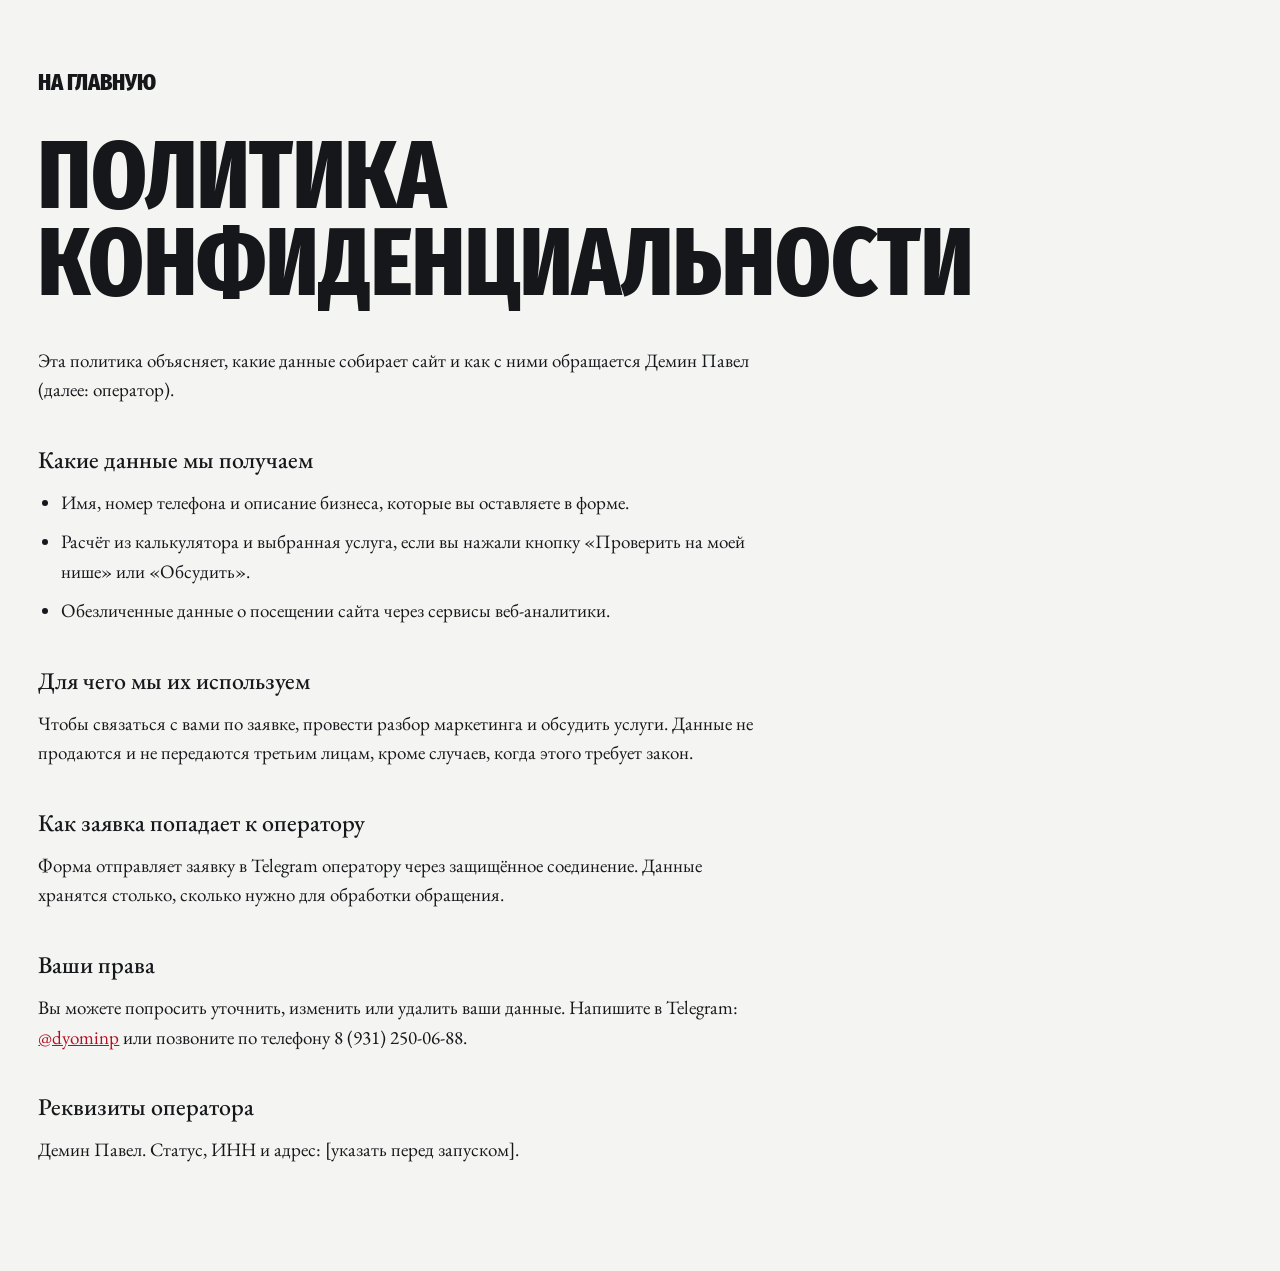
==== privacy.html @ 0bf21098 "init: landing for Pavel Demin (Yandex Direct, maps, landing pages)" ====
<!DOCTYPE html>
<html lang="ru">
<head>
<meta charset="utf-8">
<meta name="viewport" content="width=device-width, initial-scale=1">
<title>Политика конфиденциальности</title>
<meta name="robots" content="noindex">
<link rel="preconnect" href="https://fonts.googleapis.com">
<link rel="preconnect" href="https://fonts.gstatic.com" crossorigin>
<link href="https://fonts.googleapis.com/css2?family=Fira+Sans+Extra+Condensed:wght@800&family=EB+Garamond:wght@400;500&display=swap" rel="stylesheet">
<style>
  :root { --paper:#f4f4f2; --ink:#15171a; --carmine:#d4202f; --carmine-text:#b50f1f; }
  * { box-sizing: border-box; margin: 0; }
  body { font-family: 'EB Garamond', Georgia, serif; font-size: 1.1875rem; line-height: 1.55; color: var(--ink); background: var(--paper); padding: clamp(24px, 5vw, 72px) clamp(16px, 3vw, 44px) 96px; }
  main { max-width: 46rem; }
  h1 { font-family: 'Fira Sans Extra Condensed', Impact, sans-serif; font-weight: 800; font-size: clamp(3rem, 8vw, 6rem); line-height: 0.9; text-transform: uppercase; margin: 32px 0 40px; }
  h2 { font-size: 1.5rem; font-weight: 500; margin: 36px 0 10px; }
  p, li { margin-bottom: 10px; }
  ul { padding-left: 1.2em; }
  a { color: var(--carmine-text); }
  .back { font-family: 'Fira Sans Extra Condensed', Impact, sans-serif; font-weight: 800; font-size: 1.5rem; text-transform: uppercase; text-decoration: none; color: var(--ink); }
  .back:hover { color: var(--carmine-text); }
</style>
</head>
<body>
<main>
  <a class="back" href="./">На главную</a>
  <h1>Политика конфиденциальности</h1>

  <p>Эта политика объясняет, какие данные собирает сайт и как с ними обращается Демин Павел (далее: оператор).</p>

  <h2>Какие данные мы получаем</h2>
  <ul>
    <li>Имя, номер телефона и описание бизнеса, которые вы оставляете в форме.</li>
    <li>Расчёт из калькулятора и выбранная услуга, если вы нажали кнопку «Проверить на моей нише» или «Обсудить».</li>
    <li>Обезличенные данные о посещении сайта через сервисы веб-аналитики.</li>
  </ul>

  <h2>Для чего мы их используем</h2>
  <p>Чтобы связаться с вами по заявке, провести разбор маркетинга и обсудить услуги. Данные не продаются и не передаются третьим лицам, кроме случаев, когда этого требует закон.</p>

  <h2>Как заявка попадает к оператору</h2>
  <p>Форма отправляет заявку в Telegram оператору через защищённое соединение. Данные хранятся столько, сколько нужно для обработки обращения.</p>

  <h2>Ваши права</h2>
  <p>Вы можете попросить уточнить, изменить или удалить ваши данные. Напишите в Telegram: <a href="https://t.me/dyominp">@dyominp</a> или позвоните по телефону 8 (931) 250-06-88.</p>

  <h2>Реквизиты оператора</h2>
  <p>Демин Павел. Статус, ИНН и адрес: [указать перед запуском].</p>
</main>
</body>
</html>
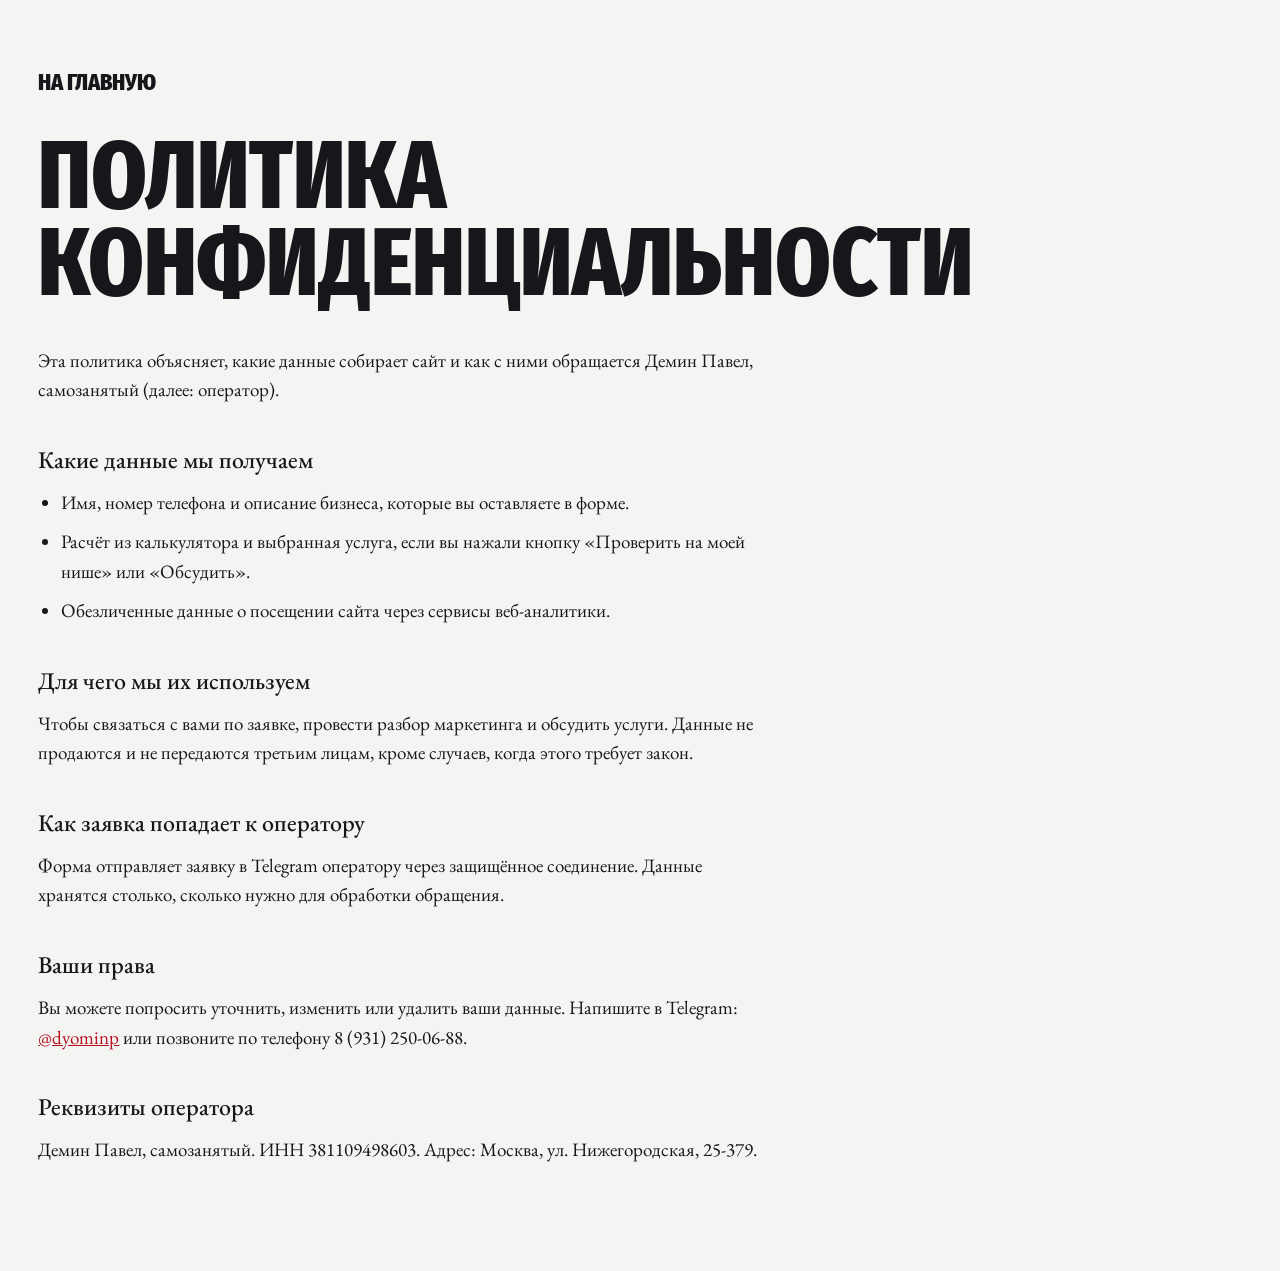
==== commit 887e7419: "edits: client round 1 (hero text+portrait, Svaneti photos, pricing table, niches 90+, consent page, " ====
--- a/privacy.html
+++ b/privacy.html
@@ -27,7 +27,7 @@
   <a class="back" href="./">На главную</a>
   <h1>Политика конфиденциальности</h1>
 
-  <p>Эта политика объясняет, какие данные собирает сайт и как с ними обращается Демин Павел (далее: оператор).</p>
+  <p>Эта политика объясняет, какие данные собирает сайт и как с ними обращается Демин Павел, самозанятый (далее: оператор).</p>
 
   <h2>Какие данные мы получаем</h2>
   <ul>
@@ -46,7 +46,7 @@
   <p>Вы можете попросить уточнить, изменить или удалить ваши данные. Напишите в Telegram: <a href="https://t.me/dyominp">@dyominp</a> или позвоните по телефону 8 (931) 250-06-88.</p>
 
   <h2>Реквизиты оператора</h2>
-  <p>Демин Павел. Статус, ИНН и адрес: [указать перед запуском].</p>
+  <p>Демин Павел, самозанятый. ИНН 381109498603. Адрес: Москва, ул. Нижегородская, 25-379.</p>
 </main>
 </body>
 </html>
